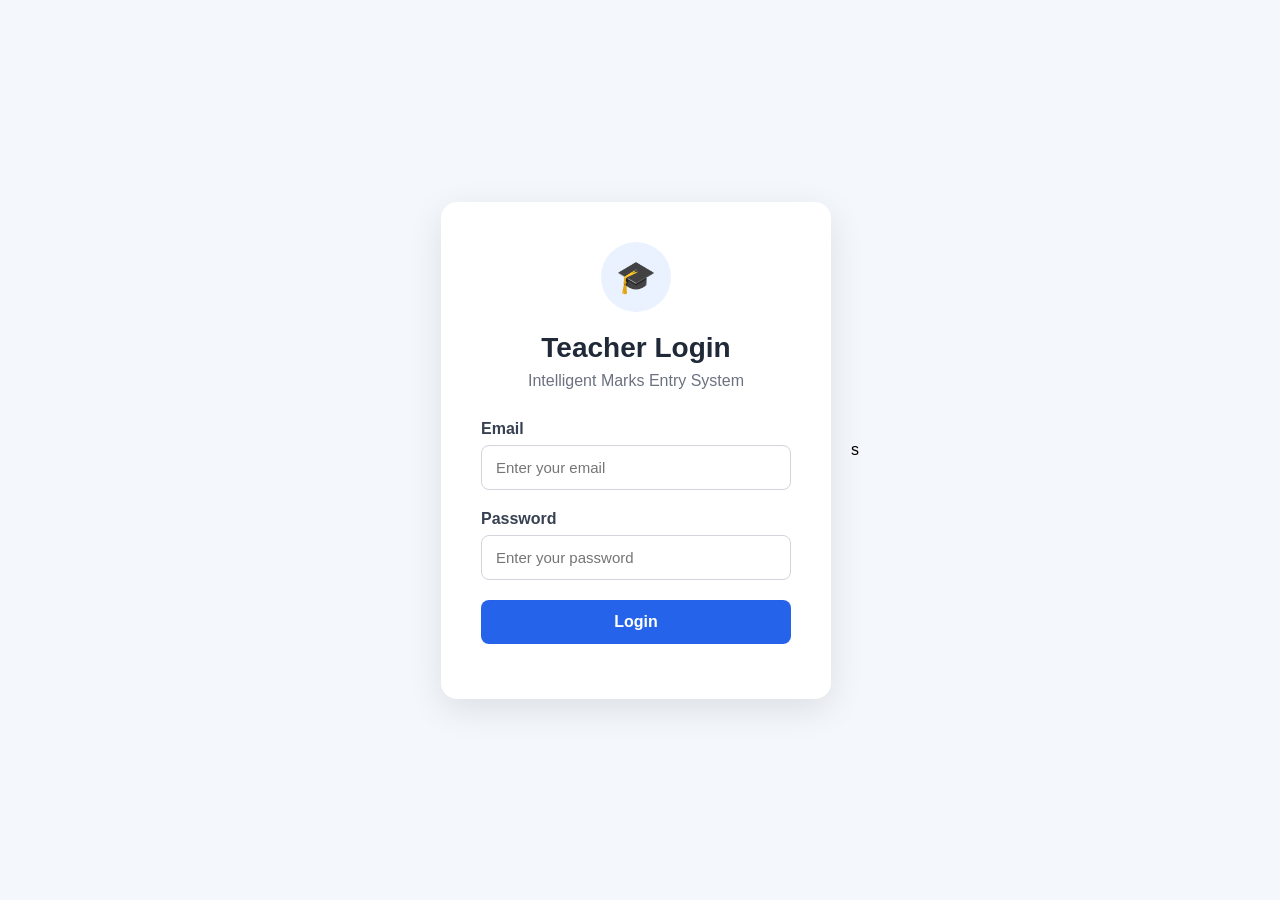
==== intelligent_voice_assistant/frontend/login.html @ 6bc5d428 "Updated FYP project" ====
<!DOCTYPE html>
<html lang="en">
<head>
    <meta charset="UTF-8">
    <meta name="viewport" content="width=device-width, initial-scale=1.0">

    <title>Teacher Login</title>

    <link rel="stylesheet" href="login.css">
</head>

<body>

    <div class="login-container">

        <div class="login-card">

            <div class="logo">
                🎓
            </div>

            <h1>Teacher Login</h1>

            <p class="subtitle">
                Intelligent Marks Entry System
            </p>

            <form id="loginForm">

                <div class="input-group">
                    <label>Email</label>

                    <input
                        type="email"
                        id="email"
                        placeholder="Enter your email"
                        required
                    >
                </div>

                <div class="input-group">
                    <label>Password</label>

                    <input
                        type="password"
                        id="password"
                        placeholder="Enter your password"
                        required
                    >
                </div>

                <button type="submit" id="loginBtn">
                    Login
                </button>

                <p id="message"></p>

            </form>

        </div>

    </div>

    <script>
        const loginForm = document.getElementById("loginForm");
        const message = document.getElementById("message");

        loginForm.addEventListener("submit", async function(event) {

            event.preventDefault();

            const email = document.getElementById("email").value;
            const password = document.getElementById("password").value;

            message.textContent = "Logging in...";
            message.className = "";

            try {

                const response = await fetch("http://127.0.0.1:8000/login", {
                    method: "POST",

                    headers: {
                        "Content-Type": "application/json"
                    },

                    body: JSON.stringify({
                        email: email,
                        password: password
                    })
                });

                const data = await response.json();

                if (data.success) {

                    // Teacher information temporarily save
                    localStorage.setItem(
                        "teacher",
                        JSON.stringify(data.teacher)
                    );

                    message.textContent = "Login successful!";
                    message.className = "success";

                    // Open teacher dashboard
                    setTimeout(() => {
                        window.location.href = "teacher-dashboard.html";
                    }, 500);

                } else {

                    message.textContent = data.message;
                    message.className = "error";

                }

            } catch (error) {

                console.error(error);

                message.textContent =
                    "Cannot connect to server. Please start FastAPI.";

                message.className = "error";
            }

        });
    </script>

</body>
</html>s
---- intelligent_voice_assistant/frontend/login.css ----
* {
    margin: 0;
    padding: 0;
    box-sizing: border-box;
}

body {
    font-family: Arial, sans-serif;
    background: #f4f7fb;

    min-height: 100vh;

    display: flex;
    align-items: center;
    justify-content: center;
}

.login-container {
    width: 100%;
    max-width: 430px;
    padding: 20px;
}

.login-card {
    background: white;

    padding: 40px;

    border-radius: 16px;

    box-shadow: 0 10px 35px rgba(0, 0, 0, 0.10);

    text-align: center;
}

.logo {
    width: 70px;
    height: 70px;

    margin: 0 auto 20px;

    background: #eaf2ff;

    border-radius: 50%;

    display: flex;
    align-items: center;
    justify-content: center;

    font-size: 32px;
}

.login-card h1 {
    font-size: 28px;
    color: #1f2937;

    margin-bottom: 8px;
}

.subtitle {
    color: #6b7280;
    margin-bottom: 30px;
}

.input-group {
    text-align: left;
    margin-bottom: 20px;
}

.input-group label {
    display: block;

    margin-bottom: 7px;

    font-weight: 600;

    color: #374151;
}

.input-group input {
    width: 100%;

    padding: 13px 14px;

    border: 1px solid #d1d5db;

    border-radius: 8px;

    font-size: 15px;

    outline: none;
}

.input-group input:focus {
    border-color: #2563eb;
}

button {
    width: 100%;

    padding: 13px;

    border: none;

    border-radius: 8px;

    background: #2563eb;

    color: white;

    font-size: 16px;

    font-weight: 600;

    cursor: pointer;
}

button:hover {
    background: #1d4ed8;
}

#message {
    margin-top: 15px;

    font-size: 14px;
}

.success {
    color: #16a34a;
}

.error {
    color: #dc2626;
}
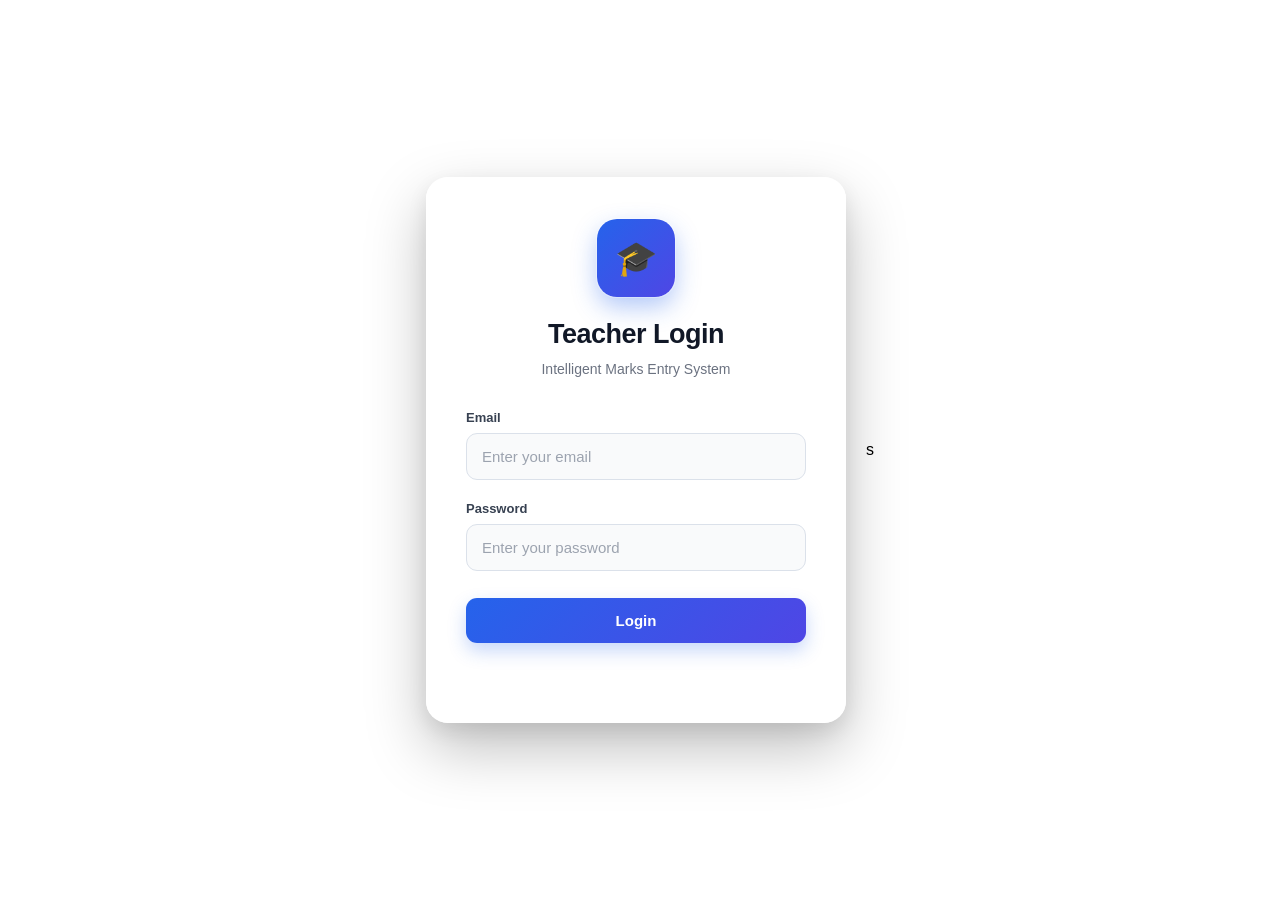
==== commit 99bc85f6: "Updated FYP project" ====
--- a/intelligent_voice_assistant/frontend/login.html
+++ b/intelligent_voice_assistant/frontend/login.html
@@ -104,9 +104,7 @@
                     message.className = "success";
 
                     // Open teacher dashboard
-                    setTimeout(() => {
-                        window.location.href = "teacher-dashboard.html";
-                    }, 500);
+                    window.location.href = "teacher-dashboard.html";
 
                 } else {
 
--- a/intelligent_voice_assistant/frontend/login.css
+++ b/intelligent_voice_assistant/frontend/login.css
@@ -1,134 +1,433 @@
 * {
-    margin: 0;
-    padding: 0;
-    box-sizing: border-box;
-}
+  margin: 0;
+  padding: 0;
+  box-sizing: border-box;
+  }
 
 body {
-    font-family: Arial, sans-serif;
-    background: #f4f7fb;
-
+font-family: 'Inter', 'Segoe UI', Arial, sans-serif;
+min-height: 100vh;
+display: flex;
+align-items: center;
+justify-content: center;
+padding: 20px;
+
+
+body {
+    font-family: 'Inter', 'Segoe UI', Arial, sans-serif;
     min-height: 100vh;
-
     display: flex;
     align-items: center;
     justify-content: center;
-}
+    padding: 20px;
+
+    background:
+        radial-gradient(circle at 10% 20%, rgba(186, 230, 253, 0.65), transparent 35%),
+        radial-gradient(circle at 90% 80%, rgba(147, 197, 253, 0.45), transparent 35%),
+        linear-gradient(135deg, #f8fcff 0%, #eaf6ff 50%, #dbeeff 100%);
+
+    position: relative;
+    overflow: hidden;
+}
+/* Background Decorative Circles */
+
+body::before,
+body::after {
+content: "";
+position: absolute;
+border-radius: 50%;
+filter: blur(2px);
+z-index: 0;
+}
+
+body::before {
+width: 350px;
+height: 350px;
+background: rgba(96, 165, 250, 0.08);
+top: -120px;
+left: -100px;
+}
+
+body::after {
+width: 400px;
+height: 400px;
+background: rgba(129, 140, 248, 0.08);
+bottom: -180px;
+right: -120px;
+}
+
+/* Main Container */
 
 .login-container {
-    width: 100%;
-    max-width: 430px;
-    padding: 20px;
-}
+width: 100%;
+max-width: 460px;
+padding: 20px;
+position: relative;
+z-index: 1;
+}
+
+/* Login Card */
 
 .login-card {
-    background: white;
-
-    padding: 40px;
-
-    border-radius: 16px;
-
-    box-shadow: 0 10px 35px rgba(0, 0, 0, 0.10);
-
-    text-align: center;
-}
+background: rgba(255, 255, 255, 0.97);
+
+
+padding: 42px 40px;
+
+border-radius: 22px;
+
+box-shadow:
+    0 25px 60px rgba(0, 0, 0, 0.25),
+    0 8px 20px rgba(0, 0, 0, 0.08);
+
+text-align: center;
+
+animation: fadeIn 0.6s ease;
+
+
+}
+
+/* Logo */
 
 .logo {
-    width: 70px;
-    height: 70px;
-
-    margin: 0 auto 20px;
-
-    background: #eaf2ff;
-
-    border-radius: 50%;
-
-    display: flex;
-    align-items: center;
-    justify-content: center;
-
-    font-size: 32px;
-}
+width: 78px;
+height: 78px;
+
+
+margin: 0 auto 22px;
+
+border-radius: 20px;
+
+background: linear-gradient(135deg, #2563eb, #4f46e5);
+
+display: flex;
+align-items: center;
+justify-content: center;
+
+font-size: 34px;
+color: white;
+
+box-shadow: 0 10px 25px rgba(37, 99, 235, 0.35);
+
+position: relative;
+
+
+}
+
+.logo::after {
+content: "";
+position: absolute;
+
+width: 100%;
+height: 100%;
+
+border-radius: 20px;
+
+border: 1px solid rgba(255,255,255,0.3);
+
+}
+
+/* Heading */
 
 .login-card h1 {
+font-size: 27px;
+font-weight: 800;
+
+
+color: #111827;
+
+margin-bottom: 8px;
+
+letter-spacing: -0.5px;
+
+
+}
+
+/* Subtitle */
+
+.subtitle {
+color: #6b7280;
+
+
+font-size: 14px;
+
+line-height: 1.6;
+
+margin-bottom: 30px;
+
+
+}
+
+/* Input Group */
+
+.input-group {
+text-align: left;
+margin-bottom: 21px;
+}
+
+.input-group label {
+display: block;
+
+
+margin-bottom: 8px;
+
+font-size: 13px;
+font-weight: 700;
+
+color: #374151;
+
+
+}
+
+.input-group input {
+width: 100%;
+
+padding: 14px 15px;
+
+border: 1px solid #dbe1ea;
+
+border-radius: 11px;
+
+font-size: 15px;
+
+color: #1f2937;
+
+background: #f9fafb;
+
+outline: none;
+
+transition: all 0.25s ease;
+
+
+}
+
+.input-group input::placeholder {
+color: #9ca3af;
+}
+
+.input-group input:hover {
+border-color: #93c5fd;
+}
+
+.input-group input:focus {
+border-color: #2563eb;
+
+
+background: white;
+
+box-shadow: 0 0 0 4px rgba(37, 99, 235, 0.1);
+
+
+}
+
+/* Login Button */
+
+button {
+width: 100%;
+
+
+padding: 14px;
+
+margin-top: 6px;
+
+border: none;
+
+border-radius: 11px;
+
+background: linear-gradient(135deg, #2563eb, #4f46e5);
+
+color: white;
+
+font-size: 15px;
+font-weight: 700;
+
+cursor: pointer;
+
+transition: all 0.3s ease;
+
+box-shadow: 0 8px 18px rgba(37, 99, 235, 0.25);
+
+
+}
+
+button:hover {
+transform: translateY(-2px);
+
+background: linear-gradient(135deg, #1d4ed8, #4338ca);
+
+box-shadow: 0 12px 25px rgba(37, 99, 235, 0.35);
+
+
+}
+
+button:active {
+transform: translateY(0);
+}
+
+/* Message */
+
+#message {
+margin-top: 18px;
+
+
+font-size: 14px;
+
+font-weight: 600;
+
+min-height: 20px;
+
+
+}
+
+.success {
+color: #16a34a;
+}
+
+.error {
+color: #dc2626;
+}
+
+/* Footer / Small Text */
+
+.login-footer {
+margin-top: 28px;
+
+
+padding-top: 20px;
+
+border-top: 1px solid #edf0f4;
+
+font-size: 12px;
+
+color: #9ca3af;
+
+}
+
+.login-footer strong {
+color: #2563eb;
+}
+
+/* Password Wrapper (if used in HTML) */
+
+.password-wrapper {
+position: relative;
+}
+
+.password-wrapper input {
+padding-right: 45px;
+}
+
+.password-toggle {
+position: absolute;
+
+right: 14px;
+top: 50%;
+
+transform: translateY(-50%);
+
+cursor: pointer;
+
+color: #9ca3af;
+
+font-size: 16px;
+
+transition: color 0.2s ease;
+
+
+}
+
+.password-toggle:hover {
+color: #2563eb;
+}
+
+/* Remember Me / Forgot Password */
+
+.login-options {
+display: flex;
+
+justify-content: space-between;
+align-items: center;
+
+margin: -5px 0 20px;
+
+font-size: 13px;
+
+
+}
+
+.login-options label {
+display: flex;
+align-items: center;
+gap: 7px;
+color: #6b7280;
+cursor: pointer;
+}
+
+.login-options input[type="checkbox"] {
+accent-color: #2563eb;
+cursor: pointer;
+}
+
+.login-options a {
+color: #2563eb;
+text-decoration: none;
+font-weight: 600;
+}
+
+.login-options a:hover {
+text-decoration: underline;
+}
+
+/* Animation */
+
+@keyframes fadeIn {
+from {
+opacity: 0;
+transform: translateY(20px);
+}
+
+
+to {
+    opacity: 1;
+    transform: translateY(0);
+}
+
+
+}
+
+/* Responsive Design */
+
+@media (max-width: 480px) {
+
+
+body {
+    padding: 15px;
+}
+
+.login-container {
+    padding: 10px;
+}
+
+.login-card {
+    padding: 35px 25px;
+    border-radius: 18px;
+}
+
+.login-card h1 {
+    font-size: 23px;
+}
+
+.logo {
+    width: 68px;
+    height: 68px;
     font-size: 28px;
-    color: #1f2937;
-
-    margin-bottom: 8px;
 }
 
 .subtitle {
-    color: #6b7280;
-    margin-bottom: 30px;
-}
-
-.input-group {
-    text-align: left;
-    margin-bottom: 20px;
-}
-
-.input-group label {
-    display: block;
-
-    margin-bottom: 7px;
-
-    font-weight: 600;
-
-    color: #374151;
-}
-
-.input-group input {
-    width: 100%;
-
-    padding: 13px 14px;
-
-    border: 1px solid #d1d5db;
-
-    border-radius: 8px;
-
-    font-size: 15px;
-
-    outline: none;
-}
-
-.input-group input:focus {
-    border-color: #2563eb;
-}
-
-button {
-    width: 100%;
-
-    padding: 13px;
-
-    border: none;
-
-    border-radius: 8px;
-
-    background: #2563eb;
-
-    color: white;
-
-    font-size: 16px;
-
-    font-weight: 600;
-
-    cursor: pointer;
-}
-
-button:hover {
-    background: #1d4ed8;
-}
-
-#message {
-    margin-top: 15px;
-
-    font-size: 14px;
-}
-
-.success {
-    color: #16a34a;
-}
-
-.error {
-    color: #dc2626;
+    font-size: 13px;
+}
+}
+
+
+
 }
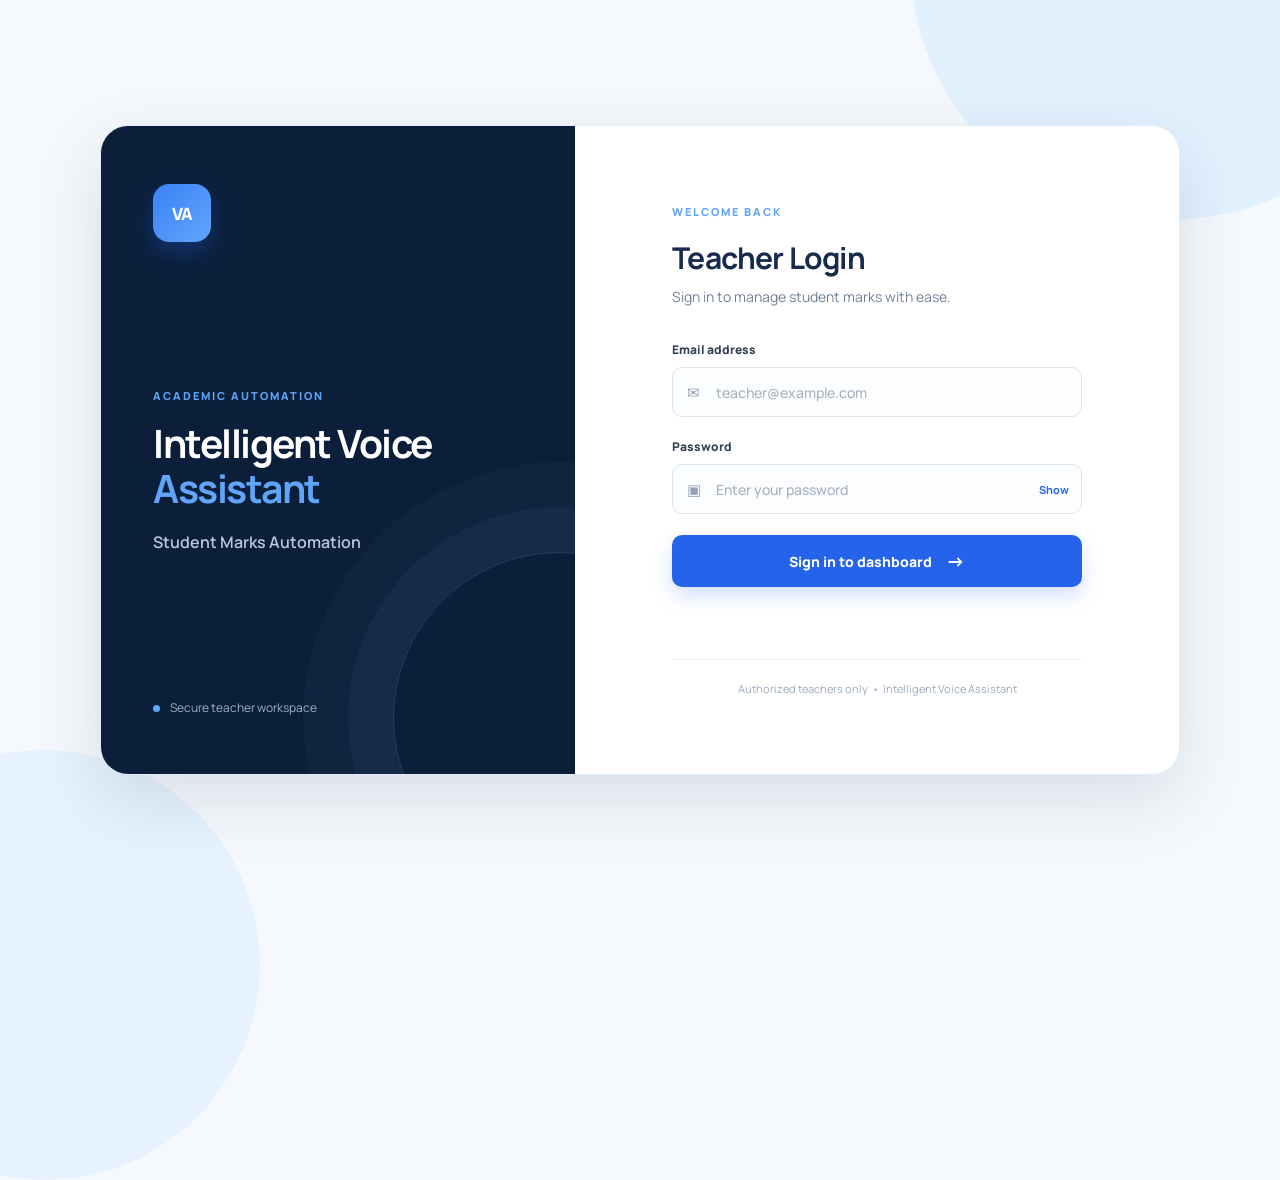
==== commit d1b30a8b: "Updated FYP project" ====
--- a/intelligent_voice_assistant/frontend/login.html
+++ b/intelligent_voice_assistant/frontend/login.html
@@ -3,128 +3,89 @@
 <head>
     <meta charset="UTF-8">
     <meta name="viewport" content="width=device-width, initial-scale=1.0">
-
-    <title>Teacher Login</title>
-
+    <title>Teacher Login | Intelligent Voice Assistant</title>
     <link rel="stylesheet" href="login.css">
 </head>
+<body>
+    <main class="auth-shell">
+        <section class="brand-panel">
+            <div class="brand-mark"><span>VA</span></div>
+            <div class="brand-copy">
+                <p class="eyebrow">ACADEMIC AUTOMATION</p>
+                <h1>Intelligent Voice<br><span>Assistant</span></h1>
+                <p class="brand-description">Student Marks Automation</p>
+            </div>
+            <div class="brand-footer"><span class="dot"></span> Secure teacher workspace</div>
+        </section>
 
-<body>
+        <section class="login-panel">
+            <div class="login-card">
+                <div class="mobile-brand"><div class="brand-mark small"><span>VA</span></div></div>
+                <p class="eyebrow">WELCOME BACK</p>
+                <h2>Teacher Login</h2>
+                <p class="subtitle">Sign in to manage student marks with ease.</p>
 
-    <div class="login-container">
-
-        <div class="login-card">
-
-            <div class="logo">
-                🎓
+                <form id="loginForm">
+                    <div class="input-group">
+                        <label for="email">Email address</label>
+                        <div class="input-wrap"><span class="input-icon">✉</span>
+                            <input type="email" id="email" placeholder="teacher@example.com" autocomplete="email" required>
+                        </div>
+                    </div>
+                    <div class="input-group">
+                        <div class="label-row"><label for="password">Password</label></div>
+                        <div class="input-wrap"><span class="input-icon">▣</span>
+                            <input type="password" id="password" placeholder="Enter your password" autocomplete="current-password" required>
+                            <button type="button" class="password-toggle" id="togglePassword" aria-label="Show password">Show</button>
+                        </div>
+                    </div>
+                    <button type="submit" id="loginBtn"><span>Sign in to dashboard</span><span class="arrow">→</span></button>
+                    <p id="message" role="status" aria-live="polite"></p>
+                </form>
+                <p class="login-footer">Authorized teachers only &nbsp;•&nbsp; Intelligent Voice Assistant</p>
             </div>
-
-            <h1>Teacher Login</h1>
-
-            <p class="subtitle">
-                Intelligent Marks Entry System
-            </p>
-
-            <form id="loginForm">
-
-                <div class="input-group">
-                    <label>Email</label>
-
-                    <input
-                        type="email"
-                        id="email"
-                        placeholder="Enter your email"
-                        required
-                    >
-                </div>
-
-                <div class="input-group">
-                    <label>Password</label>
-
-                    <input
-                        type="password"
-                        id="password"
-                        placeholder="Enter your password"
-                        required
-                    >
-                </div>
-
-                <button type="submit" id="loginBtn">
-                    Login
-                </button>
-
-                <p id="message"></p>
-
-            </form>
-
-        </div>
-
-    </div>
-
+        </section>
+    </main>
     <script>
         const loginForm = document.getElementById("loginForm");
         const message = document.getElementById("message");
-
+        const loginBtn = document.getElementById("loginBtn");
+        const password = document.getElementById("password");
+        document.getElementById("togglePassword").addEventListener("click", function () {
+            const visible = password.type === "text";
+            password.type = visible ? "password" : "text";
+            this.textContent = visible ? "Show" : "Hide";
+            this.setAttribute("aria-label", visible ? "Show password" : "Hide password");
+        });
         loginForm.addEventListener("submit", async function(event) {
-
             event.preventDefault();
-
-            const email = document.getElementById("email").value;
-            const password = document.getElementById("password").value;
-
-            message.textContent = "Logging in...";
-            message.className = "";
-
+            const email = document.getElementById("email").value.trim();
+            const passwordValue = password.value;
+            message.textContent = "Signing you in...";
+            message.className = "loading";
+            loginBtn.disabled = true;
             try {
-
                 const response = await fetch("http://127.0.0.1:8000/login", {
                     method: "POST",
-
-                    headers: {
-                        "Content-Type": "application/json"
-                    },
-
-                    body: JSON.stringify({
-                        email: email,
-                        password: password
-                    })
+                    headers: {"Content-Type": "application/json"},
+                    body: JSON.stringify({email, password: passwordValue})
                 });
-
                 const data = await response.json();
-
                 if (data.success) {
-
-                    // Teacher information temporarily save
-                    localStorage.setItem(
-                        "teacher",
-                        JSON.stringify(data.teacher)
-                    );
-
+                    localStorage.setItem("teacher", JSON.stringify(data.teacher));
                     message.textContent = "Login successful!";
                     message.className = "success";
-
-                    // Open teacher dashboard
                     window.location.href = "teacher-dashboard.html";
-
                 } else {
-
-                    message.textContent = data.message;
+                    message.textContent = data.message || "Invalid email or password.";
                     message.className = "error";
-
                 }
-
             } catch (error) {
-
                 console.error(error);
-
-                message.textContent =
-                    "Cannot connect to server. Please start FastAPI.";
-
+                message.textContent = "Cannot connect to server. Please start FastAPI.";
                 message.className = "error";
-            }
-
+            } finally { loginBtn.disabled = false; }
         });
     </script>
-
 </body>
-</html>s+</html>
--- a/intelligent_voice_assistant/frontend/login.css
+++ b/intelligent_voice_assistant/frontend/login.css
@@ -1,433 +1,19 @@
-* {
-  margin: 0;
-  padding: 0;
-  box-sizing: border-box;
-  }
-
-body {
-font-family: 'Inter', 'Segoe UI', Arial, sans-serif;
-min-height: 100vh;
-display: flex;
-align-items: center;
-justify-content: center;
-padding: 20px;
-
-
-body {
-    font-family: 'Inter', 'Segoe UI', Arial, sans-serif;
-    min-height: 100vh;
-    display: flex;
-    align-items: center;
-    justify-content: center;
-    padding: 20px;
-
-    background:
-        radial-gradient(circle at 10% 20%, rgba(186, 230, 253, 0.65), transparent 35%),
-        radial-gradient(circle at 90% 80%, rgba(147, 197, 253, 0.45), transparent 35%),
-        linear-gradient(135deg, #f8fcff 0%, #eaf6ff 50%, #dbeeff 100%);
-
-    position: relative;
-    overflow: hidden;
-}
-/* Background Decorative Circles */
-
-body::before,
-body::after {
-content: "";
-position: absolute;
-border-radius: 50%;
-filter: blur(2px);
-z-index: 0;
-}
-
-body::before {
-width: 350px;
-height: 350px;
-background: rgba(96, 165, 250, 0.08);
-top: -120px;
-left: -100px;
-}
-
-body::after {
-width: 400px;
-height: 400px;
-background: rgba(129, 140, 248, 0.08);
-bottom: -180px;
-right: -120px;
-}
-
-/* Main Container */
-
-.login-container {
-width: 100%;
-max-width: 460px;
-padding: 20px;
-position: relative;
-z-index: 1;
-}
-
-/* Login Card */
-
-.login-card {
-background: rgba(255, 255, 255, 0.97);
-
-
-padding: 42px 40px;
-
-border-radius: 22px;
-
-box-shadow:
-    0 25px 60px rgba(0, 0, 0, 0.25),
-    0 8px 20px rgba(0, 0, 0, 0.08);
-
-text-align: center;
-
-animation: fadeIn 0.6s ease;
-
-
-}
-
-/* Logo */
-
-.logo {
-width: 78px;
-height: 78px;
-
-
-margin: 0 auto 22px;
-
-border-radius: 20px;
-
-background: linear-gradient(135deg, #2563eb, #4f46e5);
-
-display: flex;
-align-items: center;
-justify-content: center;
-
-font-size: 34px;
-color: white;
-
-box-shadow: 0 10px 25px rgba(37, 99, 235, 0.35);
-
-position: relative;
-
-
-}
-
-.logo::after {
-content: "";
-position: absolute;
-
-width: 100%;
-height: 100%;
-
-border-radius: 20px;
-
-border: 1px solid rgba(255,255,255,0.3);
-
-}
-
-/* Heading */
-
-.login-card h1 {
-font-size: 27px;
-font-weight: 800;
-
-
-color: #111827;
-
-margin-bottom: 8px;
-
-letter-spacing: -0.5px;
-
-
-}
-
-/* Subtitle */
-
-.subtitle {
-color: #6b7280;
-
-
-font-size: 14px;
-
-line-height: 1.6;
-
-margin-bottom: 30px;
-
-
-}
-
-/* Input Group */
-
-.input-group {
-text-align: left;
-margin-bottom: 21px;
-}
-
-.input-group label {
-display: block;
-
-
-margin-bottom: 8px;
-
-font-size: 13px;
-font-weight: 700;
-
-color: #374151;
-
-
-}
-
-.input-group input {
-width: 100%;
-
-padding: 14px 15px;
-
-border: 1px solid #dbe1ea;
-
-border-radius: 11px;
-
-font-size: 15px;
-
-color: #1f2937;
-
-background: #f9fafb;
-
-outline: none;
-
-transition: all 0.25s ease;
-
-
-}
-
-.input-group input::placeholder {
-color: #9ca3af;
-}
-
-.input-group input:hover {
-border-color: #93c5fd;
-}
-
-.input-group input:focus {
-border-color: #2563eb;
-
-
-background: white;
-
-box-shadow: 0 0 0 4px rgba(37, 99, 235, 0.1);
-
-
-}
-
-/* Login Button */
-
-button {
-width: 100%;
-
-
-padding: 14px;
-
-margin-top: 6px;
-
-border: none;
-
-border-radius: 11px;
-
-background: linear-gradient(135deg, #2563eb, #4f46e5);
-
-color: white;
-
-font-size: 15px;
-font-weight: 700;
-
-cursor: pointer;
-
-transition: all 0.3s ease;
-
-box-shadow: 0 8px 18px rgba(37, 99, 235, 0.25);
-
-
-}
-
-button:hover {
-transform: translateY(-2px);
-
-background: linear-gradient(135deg, #1d4ed8, #4338ca);
-
-box-shadow: 0 12px 25px rgba(37, 99, 235, 0.35);
-
-
-}
-
-button:active {
-transform: translateY(0);
-}
-
-/* Message */
-
-#message {
-margin-top: 18px;
-
-
-font-size: 14px;
-
-font-weight: 600;
-
-min-height: 20px;
-
-
-}
-
-.success {
-color: #16a34a;
-}
-
-.error {
-color: #dc2626;
-}
-
-/* Footer / Small Text */
-
-.login-footer {
-margin-top: 28px;
-
-
-padding-top: 20px;
-
-border-top: 1px solid #edf0f4;
-
-font-size: 12px;
-
-color: #9ca3af;
-
-}
-
-.login-footer strong {
-color: #2563eb;
-}
-
-/* Password Wrapper (if used in HTML) */
-
-.password-wrapper {
-position: relative;
-}
-
-.password-wrapper input {
-padding-right: 45px;
-}
-
-.password-toggle {
-position: absolute;
-
-right: 14px;
-top: 50%;
-
-transform: translateY(-50%);
-
-cursor: pointer;
-
-color: #9ca3af;
-
-font-size: 16px;
-
-transition: color 0.2s ease;
-
-
-}
-
-.password-toggle:hover {
-color: #2563eb;
-}
-
-/* Remember Me / Forgot Password */
-
-.login-options {
-display: flex;
-
-justify-content: space-between;
-align-items: center;
-
-margin: -5px 0 20px;
-
-font-size: 13px;
-
-
-}
-
-.login-options label {
-display: flex;
-align-items: center;
-gap: 7px;
-color: #6b7280;
-cursor: pointer;
-}
-
-.login-options input[type="checkbox"] {
-accent-color: #2563eb;
-cursor: pointer;
-}
-
-.login-options a {
-color: #2563eb;
-text-decoration: none;
-font-weight: 600;
-}
-
-.login-options a:hover {
-text-decoration: underline;
-}
-
-/* Animation */
-
-@keyframes fadeIn {
-from {
-opacity: 0;
-transform: translateY(20px);
-}
-
-
-to {
-    opacity: 1;
-    transform: translateY(0);
-}
-
-
-}
-
-/* Responsive Design */
-
-@media (max-width: 480px) {
-
-
-body {
-    padding: 15px;
-}
-
-.login-container {
-    padding: 10px;
-}
-
-.login-card {
-    padding: 35px 25px;
-    border-radius: 18px;
-}
-
-.login-card h1 {
-    font-size: 23px;
-}
-
-.logo {
-    width: 68px;
-    height: 68px;
-    font-size: 28px;
-}
-
-.subtitle {
-    font-size: 13px;
-}
-}
-
-
-
-}+@import url("https://fonts.googleapis.com/css2?family=Manrope:wght@400;500;600;700;800&display=swap");
+*{margin:0;padding:0;box-sizing:border-box}
+:root{--navy:#0b1f3a;--blue:#2563eb;--sky:#eaf4ff;--ink:#172b4d;--muted:#718096}
+body{font-family:"Manrope","Segoe UI",sans-serif;min-height:100vh;background:#f5f9fd;color:var(--ink);display:flex;align-items:center;justify-content:center;padding:28px;position:relative;overflow:hidden}
+body:before,body:after{content:"";position:absolute;border-radius:50%;background:#dbeeff;z-index:-1}
+body:before{width:520px;height:520px;top:-300px;right:-150px;opacity:.7}
+body:after{width:430px;height:430px;bottom:-280px;left:-170px;opacity:.55}
+.auth-shell{width:100%;max-width:1080px;min-height:650px;background:#fff;border:1px solid #e3edf7;border-radius:28px;display:grid;grid-template-columns:44% 56%;overflow:hidden;box-shadow:0 24px 70px rgba(11,31,58,.12);animation:rise .55s ease}
+.brand-panel{background:var(--navy);padding:58px 52px;display:flex;flex-direction:column;position:relative;overflow:hidden}
+.brand-panel:after{content:"";position:absolute;width:330px;height:330px;border:1px solid rgba(147,197,253,.18);border-radius:50%;right:-150px;bottom:-110px;box-shadow:0 0 0 45px rgba(147,197,253,.04),0 0 0 90px rgba(147,197,253,.03)}
+.brand-mark{width:58px;height:58px;border-radius:16px;background:linear-gradient(135deg,#3b82f6,#60a5fa);display:grid;place-items:center;color:white;font-weight:800;letter-spacing:-1px;box-shadow:0 10px 25px rgba(37,99,235,.3)}
+.brand-mark span{font-size:17px}.brand-copy{margin-top:auto;margin-bottom:auto;position:relative;z-index:1}
+.eyebrow{font-size:11px;letter-spacing:2px;font-weight:800;color:#60a5fa;margin-bottom:18px}
+.brand-panel h1{font-size:39px;line-height:1.16;letter-spacing:-1.5px;color:#fff;margin-bottom:20px}.brand-panel h1 span{color:#60a5fa}
+.brand-description{color:#b9c9dc;font-size:16px;font-weight:600}.brand-footer{font-size:12px;color:#9db2ca;position:relative;z-index:1}.dot{display:inline-block;width:7px;height:7px;border-radius:50%;background:#60a5fa;margin-right:8px}
+.login-panel{display:flex;align-items:center;padding:50px 70px}.login-card{width:100%;max-width:410px;margin:auto}.login-card h2{font-size:30px;letter-spacing:-.8px;margin-bottom:9px}.subtitle{font-size:14px;color:var(--muted);margin-bottom:35px}.input-group{text-align:left;margin-bottom:21px}.input-group label{display:block;font-size:12px;font-weight:800;color:#334155;margin-bottom:9px}.label-row{display:flex;justify-content:space-between}.input-wrap{position:relative}.input-icon{position:absolute;left:15px;top:50%;transform:translateY(-50%);color:#94a3b8;font-size:15px;pointer-events:none}.input-wrap input{width:100%;height:50px;border:1px solid #dce6f0;border-radius:10px;background:#fbfdff;padding:0 48px 0 43px;outline:none;font:500 14px "Manrope";color:var(--ink);transition:.2s}.input-wrap input::placeholder{color:#a5b2c1}.input-wrap input:focus{border-color:var(--blue);box-shadow:0 0 0 4px rgba(37,99,235,.09);background:#fff}.password-toggle{position:absolute;right:13px;top:50%;transform:translateY(-50%);border:0;background:none;color:var(--blue);font:700 11px "Manrope";cursor:pointer}.login-card form>button{width:100%;height:52px;border:0;border-radius:10px;background:var(--blue);color:white;font:800 14px "Manrope";cursor:pointer;display:flex;align-items:center;justify-content:center;gap:14px;box-shadow:0 9px 20px rgba(37,99,235,.2);transition:.2s}.login-card form>button:hover{background:#1d4ed8;transform:translateY(-1px)}.login-card form>button:disabled{opacity:.7;cursor:wait}.arrow{font-size:19px;line-height:0}#message{min-height:20px;text-align:center;margin-top:17px;font-size:12px;font-weight:700}.success{color:#16a34a}.error{color:#dc2626}.loading{color:#64748b}.login-footer{text-align:center;border-top:1px solid #edf2f7;margin-top:35px;padding-top:21px;color:#9aaabd;font-size:11px}.mobile-brand{display:none}
+@keyframes rise{from{opacity:0;transform:translateY(15px)}to{opacity:1;transform:none}}
+@media(max-width:800px){body{padding:14px}.auth-shell{grid-template-columns:1fr;max-width:470px;min-height:auto}.brand-panel{display:none}.login-panel{padding:42px 28px}.mobile-brand{display:block;margin-bottom:28px}.brand-mark.small{width:52px;height:52px}}
+@media(max-width:420px){.login-panel{padding:32px 22px}.login-card h2{font-size:26px}.subtitle{margin-bottom:28px}}
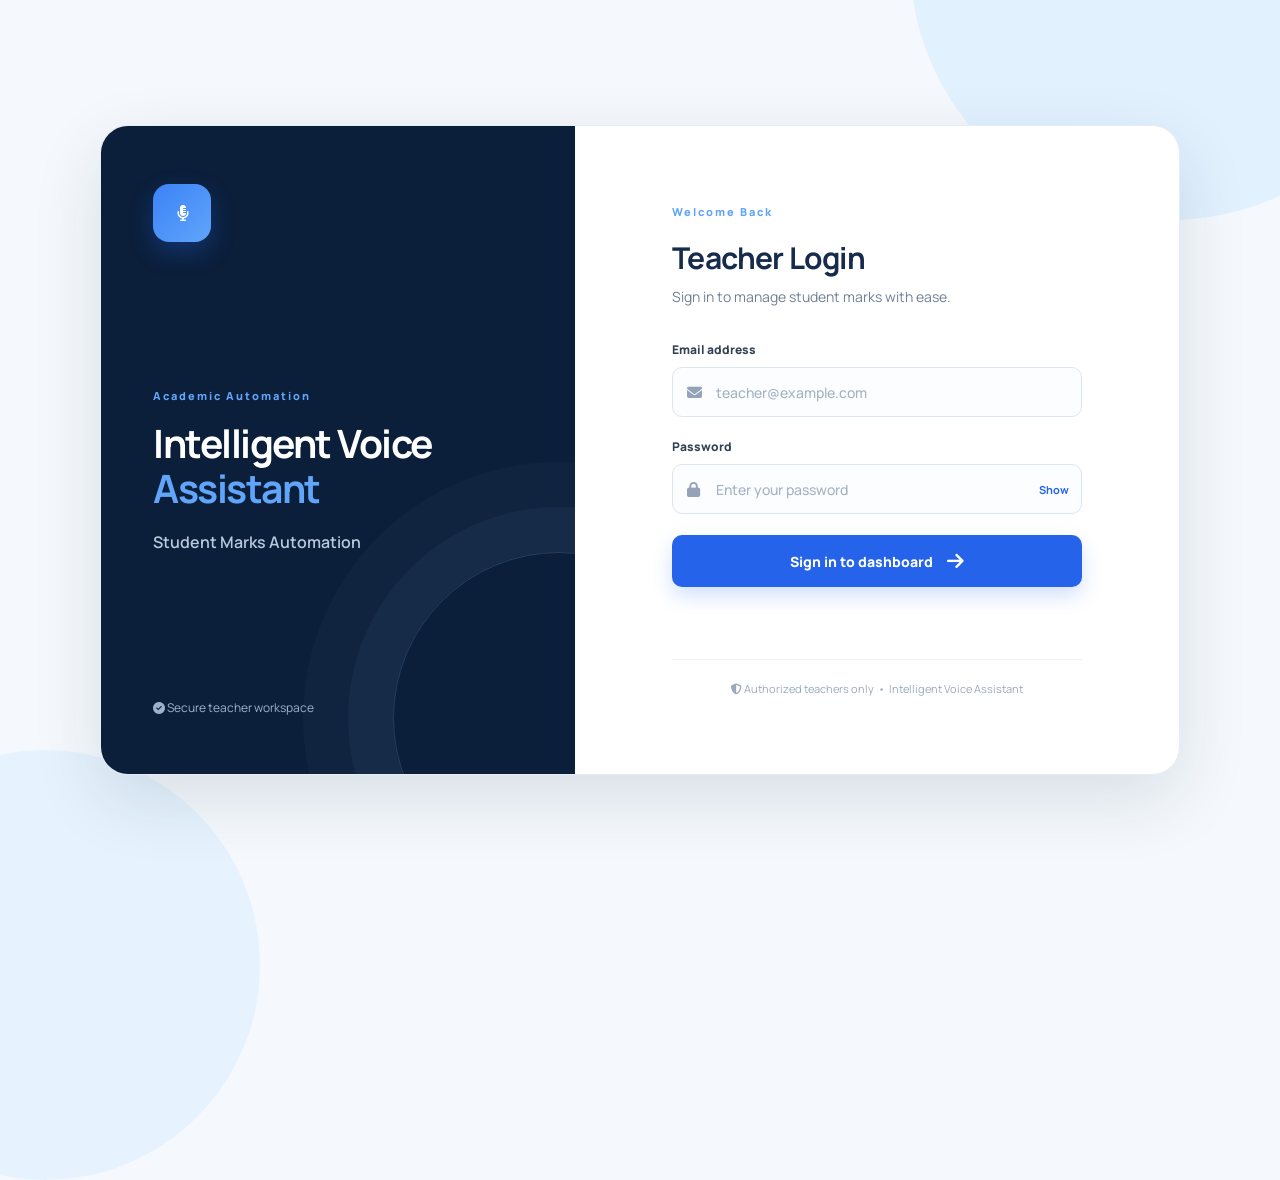
==== commit 8028b964: "Updated FYP project" ====
--- a/intelligent_voice_assistant/frontend/login.html
+++ b/intelligent_voice_assistant/frontend/login.html
@@ -1,91 +1,271 @@
 <!DOCTYPE html>
 <html lang="en">
+
 <head>
     <meta charset="UTF-8">
     <meta name="viewport" content="width=device-width, initial-scale=1.0">
+
     <title>Teacher Login | Intelligent Voice Assistant</title>
+
+    <!-- Google Fonts -->
+    <link rel="preconnect" href="https://fonts.googleapis.com">
+    <link rel="preconnect" href="https://fonts.gstatic.com" crossorigin>
+
+    <link
+        href="https://fonts.googleapis.com/css2?family=Manrope:wght@500;600;700;800&family=IBM+Plex+Sans:wght@400;500;600;700&display=swap"
+        rel="stylesheet">
+
     <link rel="stylesheet" href="login.css">
+
+    <!-- Font Awesome -->
+    <link
+        rel="stylesheet"
+        href="https://cdnjs.cloudflare.com/ajax/libs/font-awesome/6.5.2/css/all.min.css">
 </head>
+
 <body>
+
     <main class="auth-shell">
+
+        <!-- =====================================================
+             BRAND PANEL
+        ====================================================== -->
+
         <section class="brand-panel">
-            <div class="brand-mark"><span>VA</span></div>
+
+            <div class="brand-mark">
+                <i class="fa-solid fa-microphone-lines"></i>
+            </div>
+
             <div class="brand-copy">
-                <p class="eyebrow">ACADEMIC AUTOMATION</p>
-                <h1>Intelligent Voice<br><span>Assistant</span></h1>
-                <p class="brand-description">Student Marks Automation</p>
-            </div>
-            <div class="brand-footer"><span class="dot"></span> Secure teacher workspace</div>
+
+                <p class="eyebrow">
+                    Academic Automation
+                </p>
+
+                <h1>
+                    Intelligent Voice
+                    <br>
+                    <span>Assistant</span>
+                </h1>
+
+                <p class="brand-description">
+                    Student Marks Automation
+                </p>
+
+            </div>
+
+            <div class="brand-footer">
+                <i class="fa-solid fa-circle-check"></i>
+                Secure teacher workspace
+            </div>
+
         </section>
 
+
+        <!-- =====================================================
+             LOGIN PANEL
+        ====================================================== -->
+
         <section class="login-panel">
+
             <div class="login-card">
-                <div class="mobile-brand"><div class="brand-mark small"><span>VA</span></div></div>
-                <p class="eyebrow">WELCOME BACK</p>
-                <h2>Teacher Login</h2>
-                <p class="subtitle">Sign in to manage student marks with ease.</p>
+
+                <div class="mobile-brand">
+
+                    <div class="brand-mark small">
+                        <i class="fa-solid fa-microphone-lines"></i>
+                    </div>
+
+                </div>
+
+                <p class="eyebrow">
+                    Welcome Back
+                </p>
+
+                <h2>
+                    Teacher Login
+                </h2>
+
+                <p class="subtitle">
+                    Sign in to manage student marks with ease.
+                </p>
+
 
                 <form id="loginForm">
+
                     <div class="input-group">
-                        <label for="email">Email address</label>
-                        <div class="input-wrap"><span class="input-icon">✉</span>
-                            <input type="email" id="email" placeholder="teacher@example.com" autocomplete="email" required>
+
+                        <label for="email">
+                            Email address
+                        </label>
+
+                        <div class="input-wrap">
+
+                            <span class="input-icon">
+                                <i class="fa-solid fa-envelope"></i>
+                            </span>
+
+                            <input
+                                type="email"
+                                id="email"
+                                placeholder="teacher@example.com"
+                                autocomplete="email"
+                                required>
+
                         </div>
+
                     </div>
+
+
                     <div class="input-group">
-                        <div class="label-row"><label for="password">Password</label></div>
-                        <div class="input-wrap"><span class="input-icon">▣</span>
-                            <input type="password" id="password" placeholder="Enter your password" autocomplete="current-password" required>
-                            <button type="button" class="password-toggle" id="togglePassword" aria-label="Show password">Show</button>
+
+                        <div class="label-row">
+
+                            <label for="password">
+                                Password
+                            </label>
+
                         </div>
+
+                        <div class="input-wrap">
+
+                            <span class="input-icon">
+                                <i class="fa-solid fa-lock"></i>
+                            </span>
+
+                            <input
+                                type="password"
+                                id="password"
+                                placeholder="Enter your password"
+                                autocomplete="current-password"
+                                required>
+
+                            <button
+                                type="button"
+                                class="password-toggle"
+                                id="togglePassword"
+                                aria-label="Show password">
+
+                                Show
+
+                            </button>
+
+                        </div>
+
                     </div>
-                    <button type="submit" id="loginBtn"><span>Sign in to dashboard</span><span class="arrow">→</span></button>
+
+
+                    <button type="submit" id="loginBtn">
+
+                        <span>Sign in to dashboard</span>
+
+                        <span class="arrow">
+                            <i class="fa-solid fa-arrow-right"></i>
+                        </span>
+
+                    </button>
+
+
                     <p id="message" role="status" aria-live="polite"></p>
+
                 </form>
-                <p class="login-footer">Authorized teachers only &nbsp;•&nbsp; Intelligent Voice Assistant</p>
-            </div>
+
+
+                <p class="login-footer">
+                    <i class="fa-solid fa-shield-halved"></i>
+                    Authorized teachers only &nbsp;•&nbsp; Intelligent Voice Assistant
+                </p>
+
+            </div>
+
         </section>
+
     </main>
+
+
     <script>
+
         const loginForm = document.getElementById("loginForm");
         const message = document.getElementById("message");
         const loginBtn = document.getElementById("loginBtn");
         const password = document.getElementById("password");
-        document.getElementById("togglePassword").addEventListener("click", function () {
-            const visible = password.type === "text";
-            password.type = visible ? "password" : "text";
-            this.textContent = visible ? "Show" : "Hide";
-            this.setAttribute("aria-label", visible ? "Show password" : "Hide password");
-        });
-        loginForm.addEventListener("submit", async function(event) {
+
+        document.getElementById("togglePassword").addEventListener(
+            "click",
+            function () {
+
+                const visible = password.type === "text";
+
+                password.type = visible ? "password" : "text";
+
+                this.textContent = visible ? "Show" : "Hide";
+
+                this.setAttribute(
+                    "aria-label",
+                    visible ? "Show password" : "Hide password"
+                );
+
+            }
+        );
+
+        loginForm.addEventListener("submit", async function (event) {
+
             event.preventDefault();
+
             const email = document.getElementById("email").value.trim();
             const passwordValue = password.value;
+
             message.textContent = "Signing you in...";
             message.className = "loading";
             loginBtn.disabled = true;
+
             try {
-                const response = await fetch("http://127.0.0.1:8000/login", {
-                    method: "POST",
-                    headers: {"Content-Type": "application/json"},
-                    body: JSON.stringify({email, password: passwordValue})
-                });
+
+                const response = await fetch(
+                    "http://127.0.0.1:8000/login",
+                    {
+                        method: "POST",
+                        headers: { "Content-Type": "application/json" },
+                        body: JSON.stringify({ email, password: passwordValue })
+                    }
+                );
+
                 const data = await response.json();
+
                 if (data.success) {
+
                     localStorage.setItem("teacher", JSON.stringify(data.teacher));
+
                     message.textContent = "Login successful!";
                     message.className = "success";
+
                     window.location.href = "teacher-dashboard.html";
+
                 } else {
+
                     message.textContent = data.message || "Invalid email or password.";
                     message.className = "error";
+
                 }
+
             } catch (error) {
+
                 console.error(error);
+
                 message.textContent = "Cannot connect to server. Please start FastAPI.";
                 message.className = "error";
-            } finally { loginBtn.disabled = false; }
+
+            } finally {
+
+                loginBtn.disabled = false;
+
+            }
+
         });
+
     </script>
+
 </body>
-</html>+
+</html>
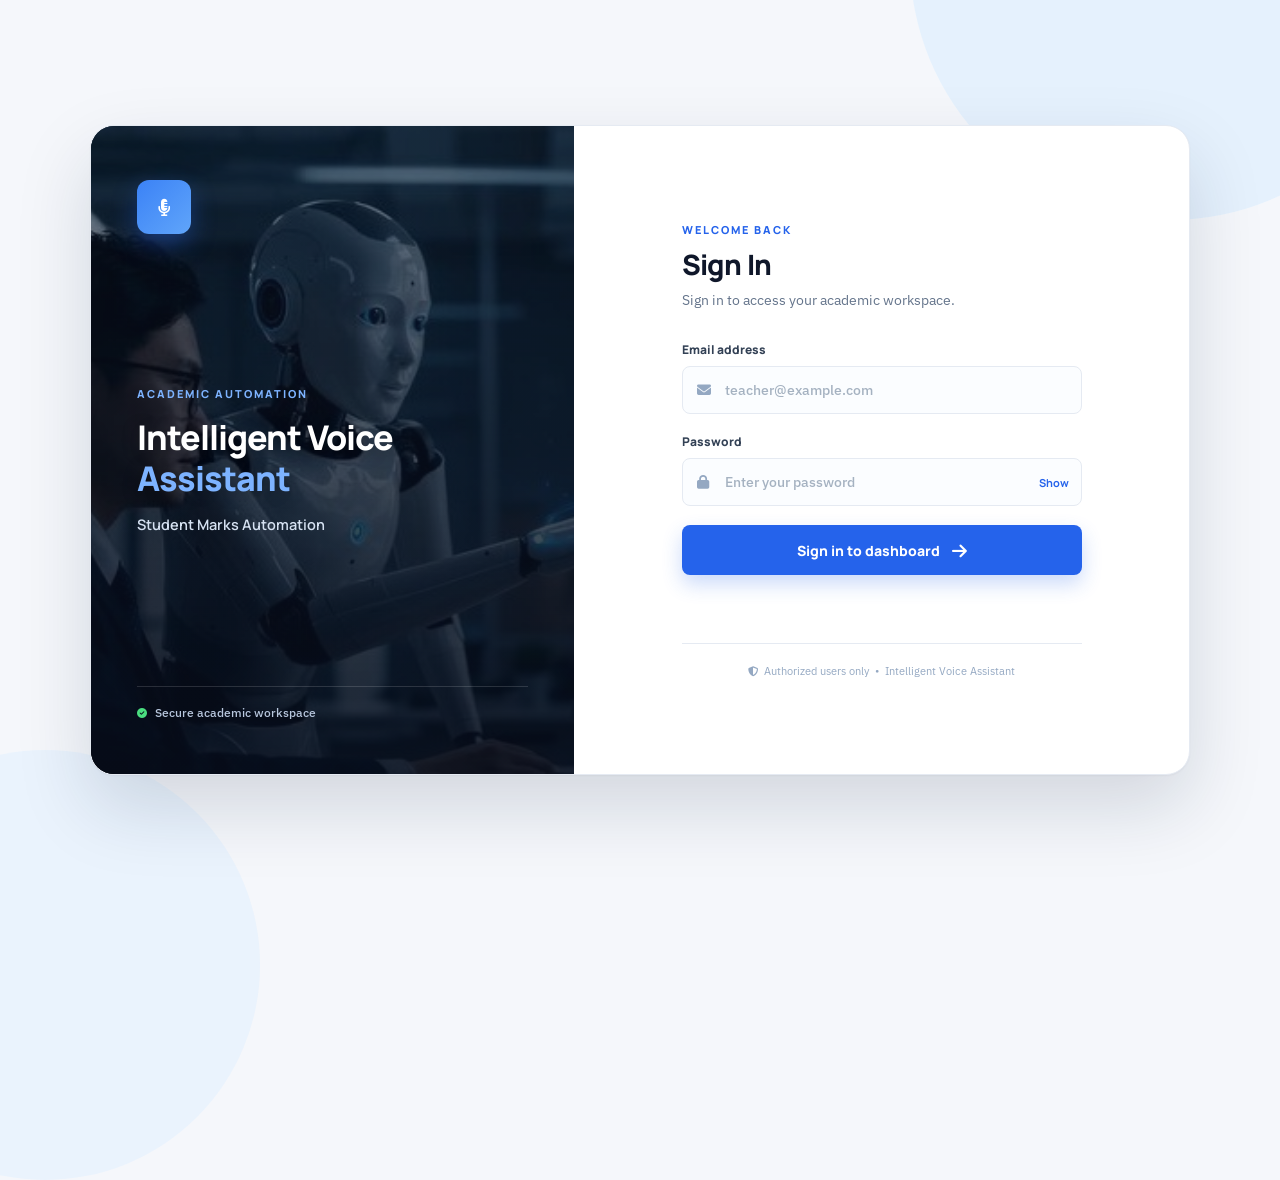
==== commit 814f59f4: "Updated FYP project" ====
--- a/intelligent_voice_assistant/frontend/login.html
+++ b/intelligent_voice_assistant/frontend/login.html
@@ -5,7 +5,7 @@
     <meta charset="UTF-8">
     <meta name="viewport" content="width=device-width, initial-scale=1.0">
 
-    <title>Teacher Login | Intelligent Voice Assistant</title>
+    <title>Login | Intelligent Voice Assistant</title>
 
     <!-- Google Fonts -->
     <link rel="preconnect" href="https://fonts.googleapis.com">
@@ -57,10 +57,11 @@
 
             <div class="brand-footer">
                 <i class="fa-solid fa-circle-check"></i>
-                Secure teacher workspace
+                Secure academic workspace
             </div>
 
         </section>
+
 
 
         <!-- =====================================================
@@ -84,11 +85,11 @@
                 </p>
 
                 <h2>
-                    Teacher Login
+                    Sign In
                 </h2>
 
                 <p class="subtitle">
-                    Sign in to manage student marks with ease.
+                    Sign in to access your academic workspace.
                 </p>
 
 
@@ -174,14 +175,15 @@
 
                 <p class="login-footer">
                     <i class="fa-solid fa-shield-halved"></i>
-                    Authorized teachers only &nbsp;•&nbsp; Intelligent Voice Assistant
+                    Authorized users only &nbsp;•&nbsp; Intelligent Voice Assistant
                 </p>
 
             </div>
 
         </section>
 
-    </main>
+
+            </main>
 
 
     <script>
@@ -191,6 +193,10 @@
         const loginBtn = document.getElementById("loginBtn");
         const password = document.getElementById("password");
 
+        // =====================================================
+        // SHOW / HIDE PASSWORD
+        // =====================================================
+
         document.getElementById("togglePassword").addEventListener(
             "click",
             function () {
@@ -209,6 +215,16 @@
             }
         );
 
+
+        // =====================================================
+        // LOGIN
+        // Teacher and HOD use the same login screen.
+        // Backend must return:
+        //   role: "teacher" + teacher object
+        //   OR
+        //   role: "hod" + hod object
+        // =====================================================
+
         loginForm.addEventListener("submit", async function (event) {
 
             event.preventDefault();
@@ -226,8 +242,13 @@
                     "http://127.0.0.1:8000/login",
                     {
                         method: "POST",
-                        headers: { "Content-Type": "application/json" },
-                        body: JSON.stringify({ email, password: passwordValue })
+                        headers: {
+                            "Content-Type": "application/json"
+                        },
+                        body: JSON.stringify({
+                            email: email,
+                            password: passwordValue
+                        })
                     }
                 );
 
@@ -235,25 +256,121 @@
 
                 if (data.success) {
 
-                    localStorage.setItem("teacher", JSON.stringify(data.teacher));
-
-                    message.textContent = "Login successful!";
-                    message.className = "success";
-
-                    window.location.href = "teacher-dashboard.html";
+                    /*
+                     * Clear any previous role data first.
+                     * This prevents an old Teacher/HOD session
+                     * from remaining in localStorage.
+                     */
+
+                    localStorage.removeItem("teacher");
+                    localStorage.removeItem("hod");
+
+                    // =================================================
+                    // HOD LOGIN
+                    // =================================================
+
+                    if (data.role === "hod") {
+
+                        if (!data.hod) {
+                            throw new Error(
+                                "HOD login response is missing HOD data."
+                            );
+                        }
+
+                        localStorage.setItem(
+                            "hod",
+                            JSON.stringify(data.hod)
+                        );
+
+                        message.textContent =
+                            "HOD login successful!";
+
+                        message.className = "success";
+
+                        window.location.href =
+                            "hod_dashboard.html";
+
+                        return;
+                    }
+
+
+                    // =================================================
+                    // TEACHER LOGIN
+                    // =================================================
+
+                    if (data.role === "teacher" || data.teacher) {
+
+                        if (!data.teacher) {
+                            throw new Error(
+                                "Teacher login response is missing teacher data."
+                            );
+                        }
+
+                        localStorage.setItem(
+                            "teacher",
+                            JSON.stringify(data.teacher)
+                        );
+
+                        message.textContent =
+                            "Login successful!";
+
+                        message.className = "success";
+
+                        window.location.href =
+                            "teacher-dashboard.html";
+
+                        return;
+                    }
+
+
+                    // =================================================
+                    // UNKNOWN ROLE
+                    // =================================================
+
+                    message.textContent =
+                        "Login successful, but the user role is not recognized.";
+
+                    message.className = "error";
 
                 } else {
 
-                    message.textContent = data.message || "Invalid email or password.";
+                    message.textContent =
+                        data.message ||
+                        "Invalid email or password.";
+
                     message.className = "error";
 
                 }
 
             } catch (error) {
 
-                console.error(error);
-
-                message.textContent = "Cannot connect to server. Please start FastAPI.";
+                console.error("Login error:", error);
+
+                /*
+                 * If JSON parsing or an unexpected response fails,
+                 * show a useful message instead of silently failing.
+                 */
+
+                if (error instanceof SyntaxError) {
+
+                    message.textContent =
+                        "Invalid response from server.";
+
+                } else if (
+                    error.message &&
+                    error.message.includes("response is missing")
+                ) {
+
+                    message.textContent =
+                        error.message;
+
+                } else {
+
+                    message.textContent =
+                        "Cannot connect to server. Please start FastAPI.";
+
+                }
+
                 message.className = "error";
 
             } finally {
--- a/intelligent_voice_assistant/frontend/login.css
+++ b/intelligent_voice_assistant/frontend/login.css
@@ -1,19 +1,528 @@
-@import url("https://fonts.googleapis.com/css2?family=Manrope:wght@400;500;600;700;800&display=swap");
-*{margin:0;padding:0;box-sizing:border-box}
-:root{--navy:#0b1f3a;--blue:#2563eb;--sky:#eaf4ff;--ink:#172b4d;--muted:#718096}
-body{font-family:"Manrope","Segoe UI",sans-serif;min-height:100vh;background:#f5f9fd;color:var(--ink);display:flex;align-items:center;justify-content:center;padding:28px;position:relative;overflow:hidden}
-body:before,body:after{content:"";position:absolute;border-radius:50%;background:#dbeeff;z-index:-1}
-body:before{width:520px;height:520px;top:-300px;right:-150px;opacity:.7}
-body:after{width:430px;height:430px;bottom:-280px;left:-170px;opacity:.55}
-.auth-shell{width:100%;max-width:1080px;min-height:650px;background:#fff;border:1px solid #e3edf7;border-radius:28px;display:grid;grid-template-columns:44% 56%;overflow:hidden;box-shadow:0 24px 70px rgba(11,31,58,.12);animation:rise .55s ease}
-.brand-panel{background:var(--navy);padding:58px 52px;display:flex;flex-direction:column;position:relative;overflow:hidden}
-.brand-panel:after{content:"";position:absolute;width:330px;height:330px;border:1px solid rgba(147,197,253,.18);border-radius:50%;right:-150px;bottom:-110px;box-shadow:0 0 0 45px rgba(147,197,253,.04),0 0 0 90px rgba(147,197,253,.03)}
-.brand-mark{width:58px;height:58px;border-radius:16px;background:linear-gradient(135deg,#3b82f6,#60a5fa);display:grid;place-items:center;color:white;font-weight:800;letter-spacing:-1px;box-shadow:0 10px 25px rgba(37,99,235,.3)}
-.brand-mark span{font-size:17px}.brand-copy{margin-top:auto;margin-bottom:auto;position:relative;z-index:1}
-.eyebrow{font-size:11px;letter-spacing:2px;font-weight:800;color:#60a5fa;margin-bottom:18px}
-.brand-panel h1{font-size:39px;line-height:1.16;letter-spacing:-1.5px;color:#fff;margin-bottom:20px}.brand-panel h1 span{color:#60a5fa}
-.brand-description{color:#b9c9dc;font-size:16px;font-weight:600}.brand-footer{font-size:12px;color:#9db2ca;position:relative;z-index:1}.dot{display:inline-block;width:7px;height:7px;border-radius:50%;background:#60a5fa;margin-right:8px}
-.login-panel{display:flex;align-items:center;padding:50px 70px}.login-card{width:100%;max-width:410px;margin:auto}.login-card h2{font-size:30px;letter-spacing:-.8px;margin-bottom:9px}.subtitle{font-size:14px;color:var(--muted);margin-bottom:35px}.input-group{text-align:left;margin-bottom:21px}.input-group label{display:block;font-size:12px;font-weight:800;color:#334155;margin-bottom:9px}.label-row{display:flex;justify-content:space-between}.input-wrap{position:relative}.input-icon{position:absolute;left:15px;top:50%;transform:translateY(-50%);color:#94a3b8;font-size:15px;pointer-events:none}.input-wrap input{width:100%;height:50px;border:1px solid #dce6f0;border-radius:10px;background:#fbfdff;padding:0 48px 0 43px;outline:none;font:500 14px "Manrope";color:var(--ink);transition:.2s}.input-wrap input::placeholder{color:#a5b2c1}.input-wrap input:focus{border-color:var(--blue);box-shadow:0 0 0 4px rgba(37,99,235,.09);background:#fff}.password-toggle{position:absolute;right:13px;top:50%;transform:translateY(-50%);border:0;background:none;color:var(--blue);font:700 11px "Manrope";cursor:pointer}.login-card form>button{width:100%;height:52px;border:0;border-radius:10px;background:var(--blue);color:white;font:800 14px "Manrope";cursor:pointer;display:flex;align-items:center;justify-content:center;gap:14px;box-shadow:0 9px 20px rgba(37,99,235,.2);transition:.2s}.login-card form>button:hover{background:#1d4ed8;transform:translateY(-1px)}.login-card form>button:disabled{opacity:.7;cursor:wait}.arrow{font-size:19px;line-height:0}#message{min-height:20px;text-align:center;margin-top:17px;font-size:12px;font-weight:700}.success{color:#16a34a}.error{color:#dc2626}.loading{color:#64748b}.login-footer{text-align:center;border-top:1px solid #edf2f7;margin-top:35px;padding-top:21px;color:#9aaabd;font-size:11px}.mobile-brand{display:none}
-@keyframes rise{from{opacity:0;transform:translateY(15px)}to{opacity:1;transform:none}}
-@media(max-width:800px){body{padding:14px}.auth-shell{grid-template-columns:1fr;max-width:470px;min-height:auto}.brand-panel{display:none}.login-panel{padding:42px 28px}.mobile-brand{display:block;margin-bottom:28px}.brand-mark.small{width:52px;height:52px}}
-@media(max-width:420px){.login-panel{padding:32px 22px}.login-card h2{font-size:26px}.subtitle{margin-bottom:28px}}
+/* =========================================================
+   TEACHER / HOD LOGIN
+   Matches the Intelligent Voice Assistant dashboard theme
+========================================================= */
+
+* {
+    margin: 0;
+    padding: 0;
+    box-sizing: border-box;
+}
+
+:root {
+    --primary: #2563eb;
+    --primary-dark: #1d4ed8;
+    --primary-light: #eff6ff;
+
+    --sidebar: #111c33;
+    --sidebar-dark: #0b1220;
+
+    --background: #f5f7fb;
+    --card: #ffffff;
+    --border: #e5eaf2;
+
+    --text: #0f172a;
+    --text-muted: #64748b;
+    --text-light: #94a8c2;
+
+    --success: #16803d;
+    --danger: #dc2626;
+
+    --radius-sm: 8px;
+    --radius-md: 12px;
+    --radius-lg: 16px;
+    --radius-xl: 24px;
+    --radius-pill: 999px;
+
+    --font-display: "Manrope", -apple-system, BlinkMacSystemFont, sans-serif;
+    --font-body: "IBM Plex Sans", -apple-system, BlinkMacSystemFont, sans-serif;
+}
+
+
+/* =========================================================
+   BASE
+========================================================= */
+
+body {
+    min-height: 100vh;
+
+    display: flex;
+    align-items: center;
+    justify-content: center;
+
+    position: relative;
+    overflow: hidden;
+
+    padding: 28px;
+
+    background: var(--background);
+    color: var(--text);
+
+    font-family: var(--font-body);
+}
+
+body::before,
+body::after {
+    content: "";
+    position: absolute;
+
+    z-index: -1;
+    border-radius: 50%;
+    background: #dbeeff;
+}
+
+body::before {
+    top: -300px;
+    right: -150px;
+    width: 520px;
+    height: 520px;
+    opacity: 0.6;
+}
+
+body::after {
+    bottom: -280px;
+    left: -170px;
+    width: 430px;
+    height: 430px;
+    opacity: 0.45;
+}
+
+
+/* =========================================================
+   AUTH SHELL
+========================================================= */
+
+.auth-shell {
+    width: 100%;
+    max-width: 1100px;
+    min-height: 650px;
+
+    display: grid;
+    grid-template-columns: 44% 56%;
+
+    overflow: hidden;
+
+    background: var(--card);
+    border: 1px solid var(--border);
+    border-radius: var(--radius-xl);
+
+    box-shadow:
+        0 1px 2px rgba(16, 35, 63, 0.04),
+        0 32px 74px rgba(11, 31, 58, 0.15);
+
+    animation: rise 0.5s ease;
+}
+
+@keyframes rise {
+    from {
+        opacity: 0;
+        transform: translateY(14px);
+    }
+
+    to {
+        opacity: 1;
+        transform: none;
+    }
+}
+
+
+/* =========================================================
+   BRAND PANEL  (left side — photo background)
+========================================================= */
+
+.brand-panel {
+    position: relative;
+    overflow: hidden;
+
+    display: flex;
+    flex-direction: column;
+
+    padding: 54px 46px;
+
+    /* ↓↓↓ PUT YOUR IMAGE PATH HERE ↓↓↓ */
+    background:
+        linear-gradient(180deg, rgba(9, 17, 34, 0.55) 0%, rgba(7, 13, 27, 0.86) 100%),
+        url("/intelligent_voice_assistant/frontend/robot_human.jpg") center / cover no-repeat;
+    /* ↑↑↑ replace "XYZ.jpg" with your image's path/filename ↑↑↑ */
+    background-color: var(--sidebar-dark);
+    
+}
+
+.brand-mark {
+    display: grid;
+    place-items: center;
+
+    width: 54px;
+    height: 54px;
+
+    border-radius: var(--radius-md);
+    background: linear-gradient(135deg, #3b82f6, #60a5fa);
+
+    color: #ffffff;
+    font-size: 17px;
+
+    box-shadow: 0 10px 24px rgba(37, 99, 235, 0.4);
+}
+
+.brand-mark.small {
+    width: 48px;
+    height: 48px;
+    font-size: 15px;
+}
+
+.brand-copy {
+    position: relative;
+    z-index: 1;
+
+    margin-top: auto;
+    margin-bottom: auto;
+}
+
+.brand-panel .eyebrow {
+    margin-bottom: 16px;
+
+    color: #7db3ff;
+    font-family: var(--font-display);
+    font-size: 11px;
+    font-weight: 800;
+    letter-spacing: 2px;
+    text-transform: uppercase;
+}
+
+.brand-panel h1 {
+    margin-bottom: 16px;
+
+    color: #ffffff;
+    font-family: var(--font-display);
+    font-size: 34px;
+    font-weight: 800;
+    line-height: 1.2;
+    letter-spacing: -1px;
+
+    text-shadow: 0 2px 18px rgba(0, 0, 0, 0.25);
+}
+
+.brand-panel h1 span {
+    color: #7db3ff;
+}
+
+.brand-description {
+    color: #d6e2f2;
+    font-family: var(--font-display);
+    font-size: 14.5px;
+    font-weight: 600;
+}
+
+.brand-footer {
+    position: relative;
+    z-index: 1;
+
+    display: flex;
+    align-items: center;
+    gap: 8px;
+
+    padding-top: 18px;
+    border-top: 1px solid rgba(255, 255, 255, 0.14);
+
+    color: #b7c6dd;
+    font-size: 12px;
+    font-weight: 500;
+}
+
+.brand-footer i {
+    color: #4ade80;
+    font-size: 10px;
+}
+
+
+/* =========================================================
+   LOGIN PANEL  (right side)
+========================================================= */
+
+.login-panel {
+    display: flex;
+    align-items: center;
+
+    padding: 50px 64px;
+}
+
+.login-card {
+    width: 100%;
+    max-width: 400px;
+    margin: auto;
+}
+
+.mobile-brand {
+    display: none;
+    margin-bottom: 26px;
+}
+
+.login-card .eyebrow {
+    color: var(--primary);
+    font-family: var(--font-display);
+    font-size: 11px;
+    font-weight: 800;
+    letter-spacing: 2px;
+    text-transform: uppercase;
+}
+
+.login-card h2 {
+    margin-top: 8px;
+    margin-bottom: 8px;
+
+    font-family: var(--font-display);
+    font-size: 28px;
+    font-weight: 800;
+    letter-spacing: -0.6px;
+}
+
+.subtitle {
+    margin-bottom: 32px;
+
+    color: var(--text-muted);
+    font-size: 13.5px;
+}
+
+
+/* =========================================================
+   FORM FIELDS
+========================================================= */
+
+.input-group {
+    margin-bottom: 19px;
+    text-align: left;
+}
+
+.input-group label {
+    display: block;
+    margin-bottom: 8px;
+
+    color: #334155;
+    font-family: var(--font-display);
+    font-size: 12px;
+    font-weight: 800;
+}
+
+.label-row {
+    display: flex;
+    justify-content: space-between;
+}
+
+.input-wrap {
+    position: relative;
+}
+
+.input-icon {
+    position: absolute;
+    top: 50%;
+    left: 15px;
+    transform: translateY(-50%);
+
+    display: flex;
+    align-items: center;
+    justify-content: center;
+
+    color: var(--text-light);
+    font-size: 14px;
+
+    pointer-events: none;
+}
+
+.input-wrap input {
+    width: 100%;
+    height: 48px;
+
+    padding: 0 46px 0 42px;
+
+    border: 1px solid var(--border);
+    border-radius: var(--radius-sm);
+    outline: none;
+
+    background: #fbfdff;
+    color: var(--text);
+
+    font: 500 13.5px "IBM Plex Sans", sans-serif;
+
+    transition: 0.2s ease;
+}
+
+.input-wrap input::placeholder {
+    color: #a5b2c1;
+}
+
+.input-wrap input:focus {
+    background: #ffffff;
+    border-color: var(--primary);
+    box-shadow: 0 0 0 4px rgba(37, 99, 235, 0.1);
+}
+
+.password-toggle {
+    position: absolute;
+    top: 50%;
+    right: 13px;
+    transform: translateY(-50%);
+
+    border: 0;
+    background: none;
+
+    color: var(--primary);
+    font-family: var(--font-display);
+    font-size: 11px;
+    font-weight: 700;
+
+    cursor: pointer;
+}
+
+.password-toggle:hover {
+    color: var(--primary-dark);
+}
+
+
+/* =========================================================
+   SUBMIT BUTTON
+========================================================= */
+
+.login-card form > button {
+    width: 100%;
+    height: 50px;
+    margin-top: 4px;
+
+    display: flex;
+    align-items: center;
+    justify-content: center;
+    gap: 12px;
+
+    border: 0;
+    border-radius: var(--radius-sm);
+
+    background: var(--primary);
+    color: #ffffff;
+
+    font-family: var(--font-display);
+    font-size: 14px;
+    font-weight: 800;
+
+    box-shadow: 0 9px 20px rgba(37, 99, 235, 0.24);
+
+    cursor: pointer;
+    transition: 0.2s ease;
+}
+
+.login-card form > button:hover {
+    background: var(--primary-dark);
+    transform: translateY(-1px);
+    box-shadow: 0 12px 24px rgba(37, 99, 235, 0.3);
+}
+
+.login-card form > button:active {
+    transform: translateY(0);
+}
+
+.login-card form > button:disabled {
+    cursor: wait;
+    opacity: 0.7;
+    transform: none;
+}
+
+.arrow {
+    font-size: 17px;
+    line-height: 0;
+}
+
+
+/* =========================================================
+   MESSAGE / STATUS
+========================================================= */
+
+#message {
+    min-height: 20px;
+    margin-top: 16px;
+
+    text-align: center;
+
+    font-size: 12.5px;
+    font-weight: 700;
+}
+
+#message.success {
+    color: var(--success);
+}
+
+#message.error {
+    color: var(--danger);
+}
+
+#message.loading {
+    color: var(--text-muted);
+}
+
+
+/* =========================================================
+   FOOTER
+========================================================= */
+
+.login-footer {
+    margin-top: 32px;
+    padding-top: 20px;
+
+    display: flex;
+    align-items: center;
+    justify-content: center;
+    gap: 6px;
+
+    border-top: 1px solid var(--border);
+
+    color: var(--text-light);
+    font-size: 11px;
+}
+
+.login-footer i {
+    color: var(--text-light);
+    font-size: 10px;
+}
+
+
+/* =========================================================
+   RESPONSIVE
+========================================================= */
+
+@media (max-width: 860px) {
+
+    body {
+        padding: 14px;
+    }
+
+    .auth-shell {
+        max-width: 460px;
+        min-height: auto;
+
+        grid-template-columns: 1fr;
+    }
+
+    .brand-panel {
+        display: none;
+    }
+
+    .login-panel {
+        padding: 40px 28px;
+    }
+
+    .mobile-brand {
+        display: block;
+    }
+}
+
+@media (max-width: 420px) {
+
+    .login-panel {
+        padding: 30px 20px;
+    }
+
+    .login-card h2 {
+        font-size: 24px;
+    }
+
+    .subtitle {
+        margin-bottom: 26px;
+    }
+}
